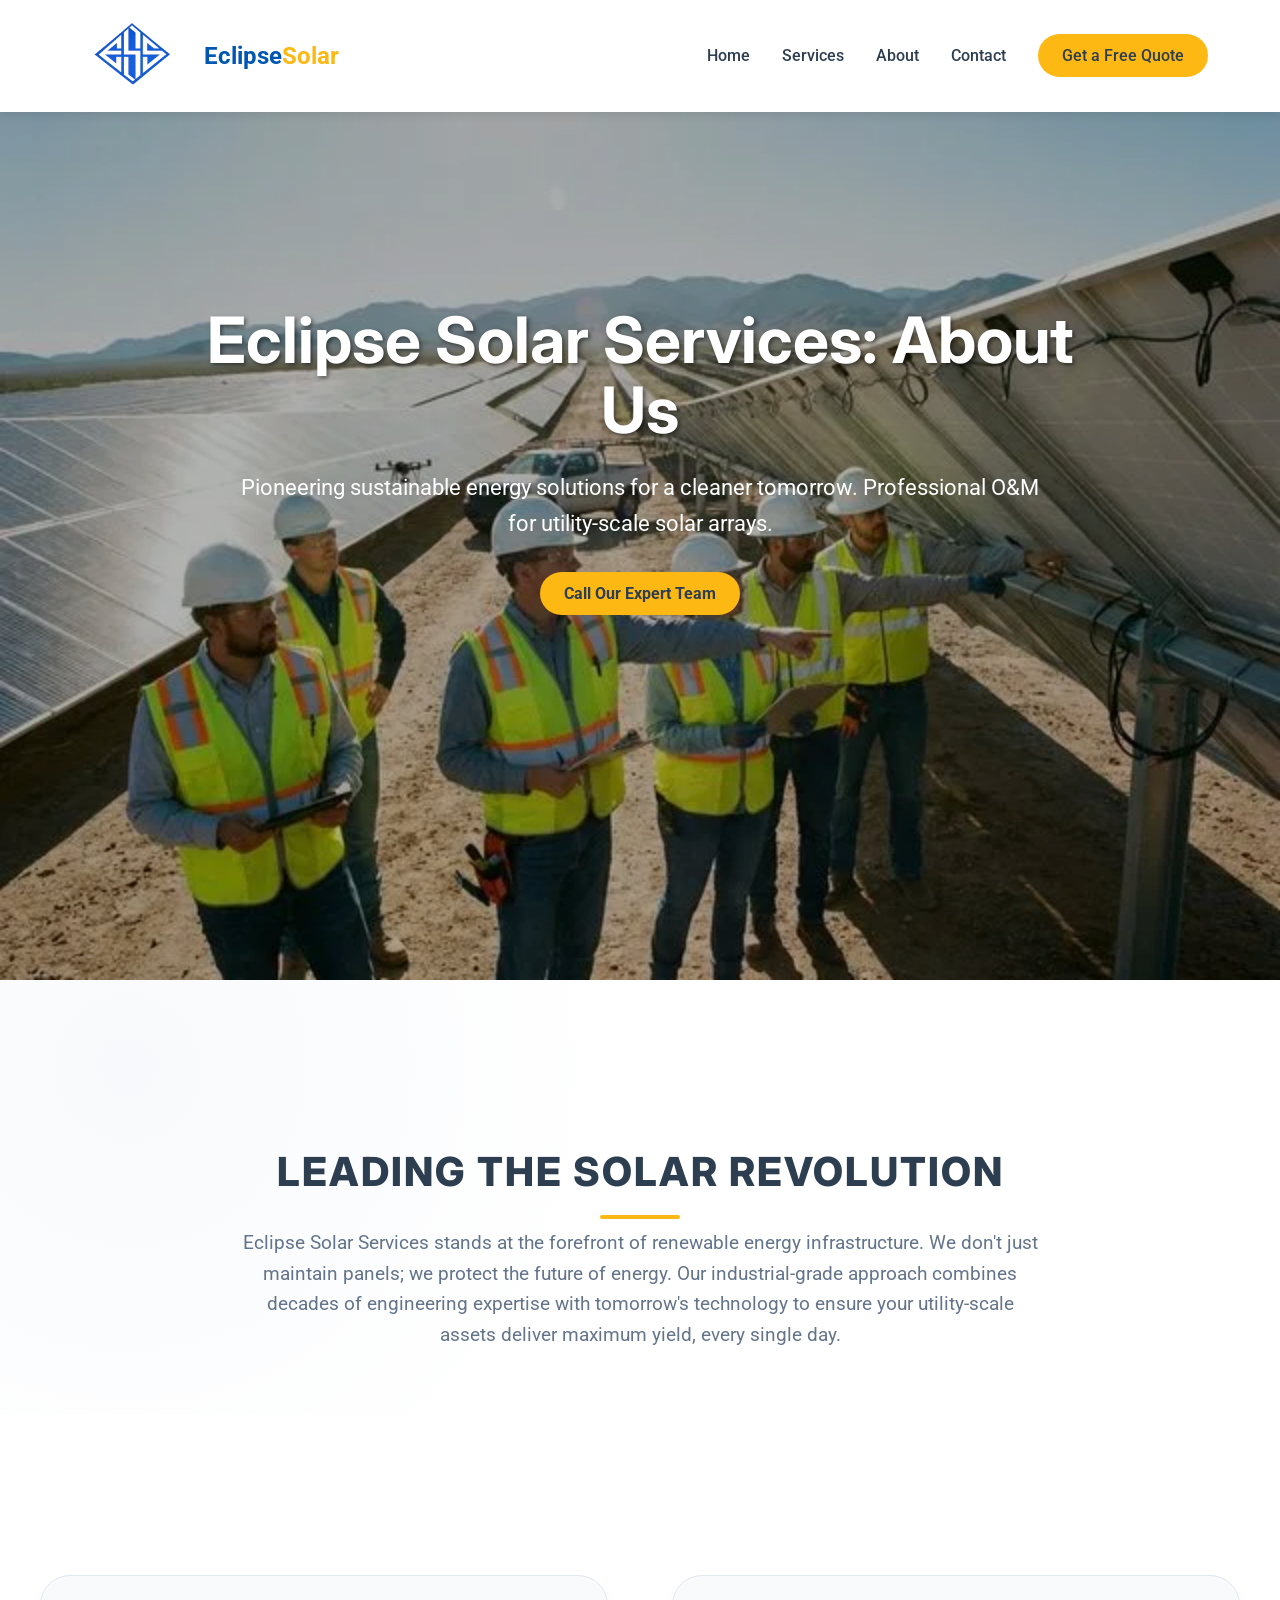
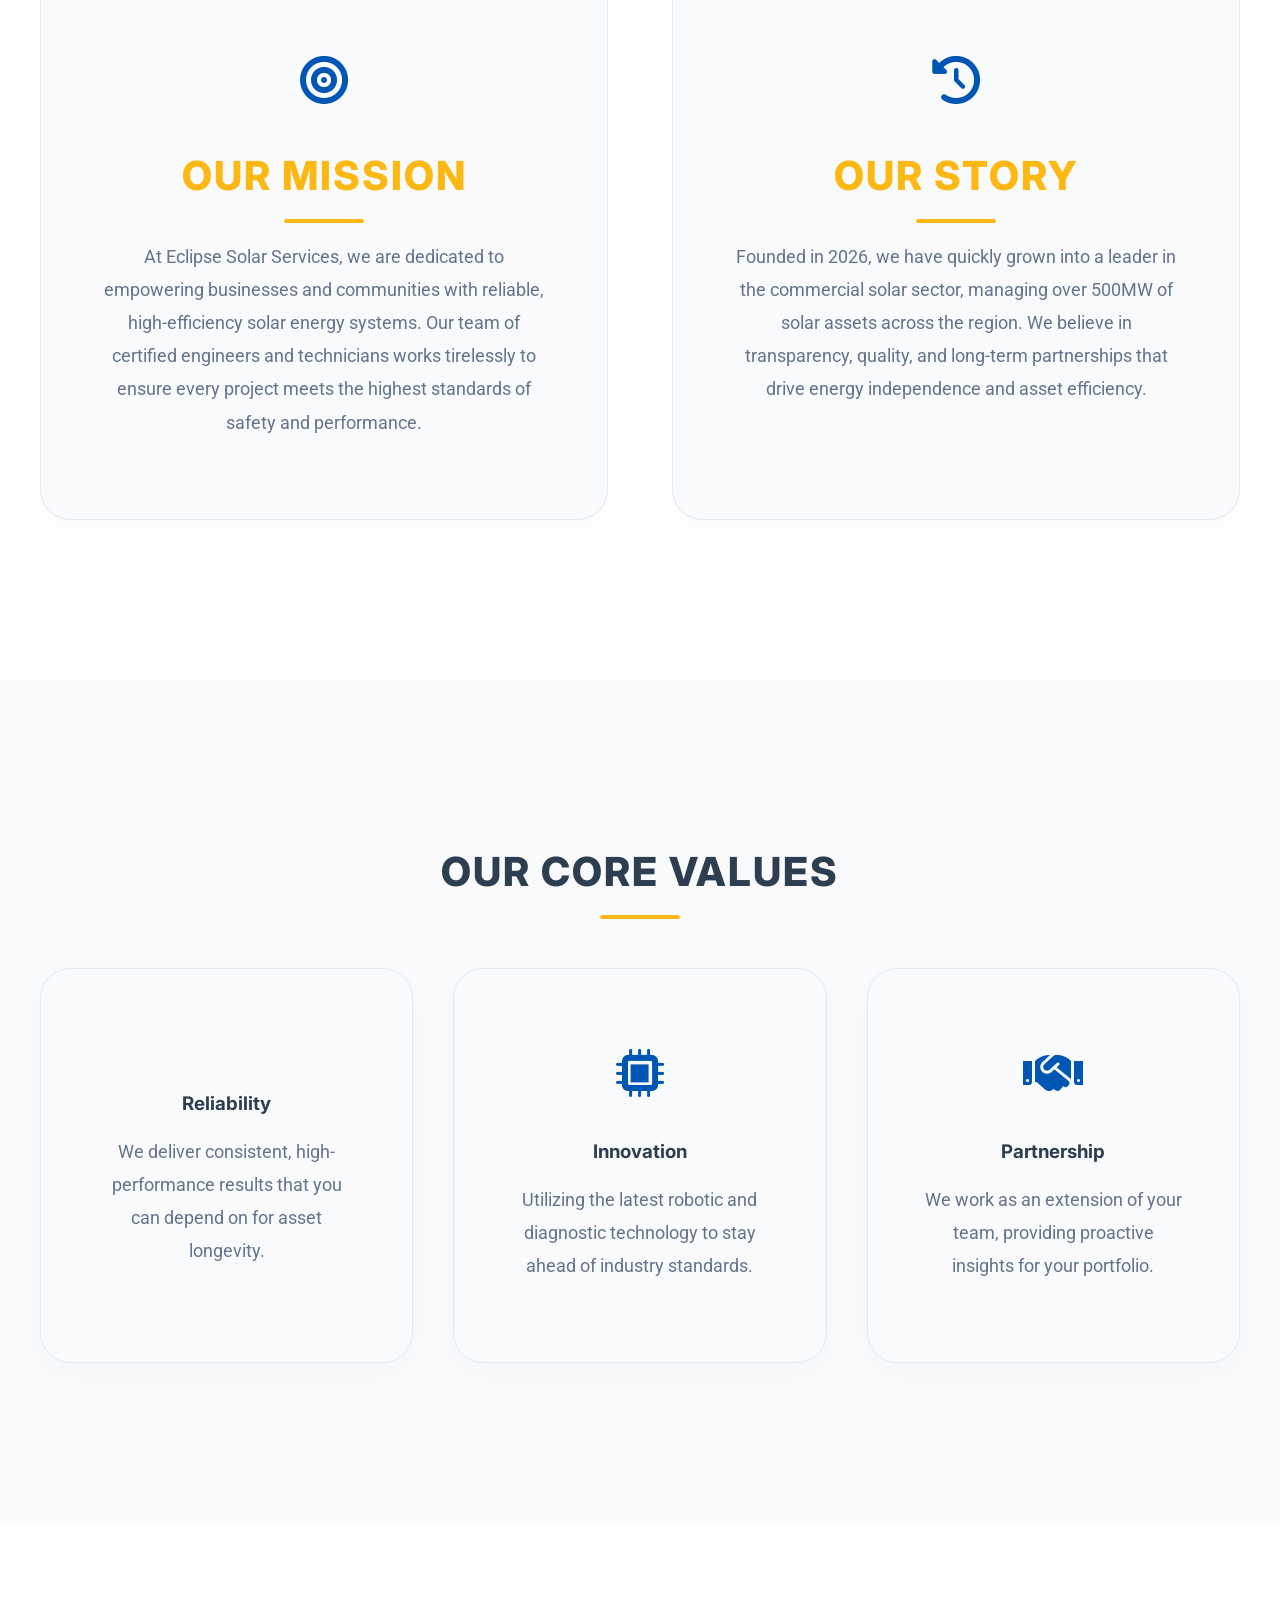
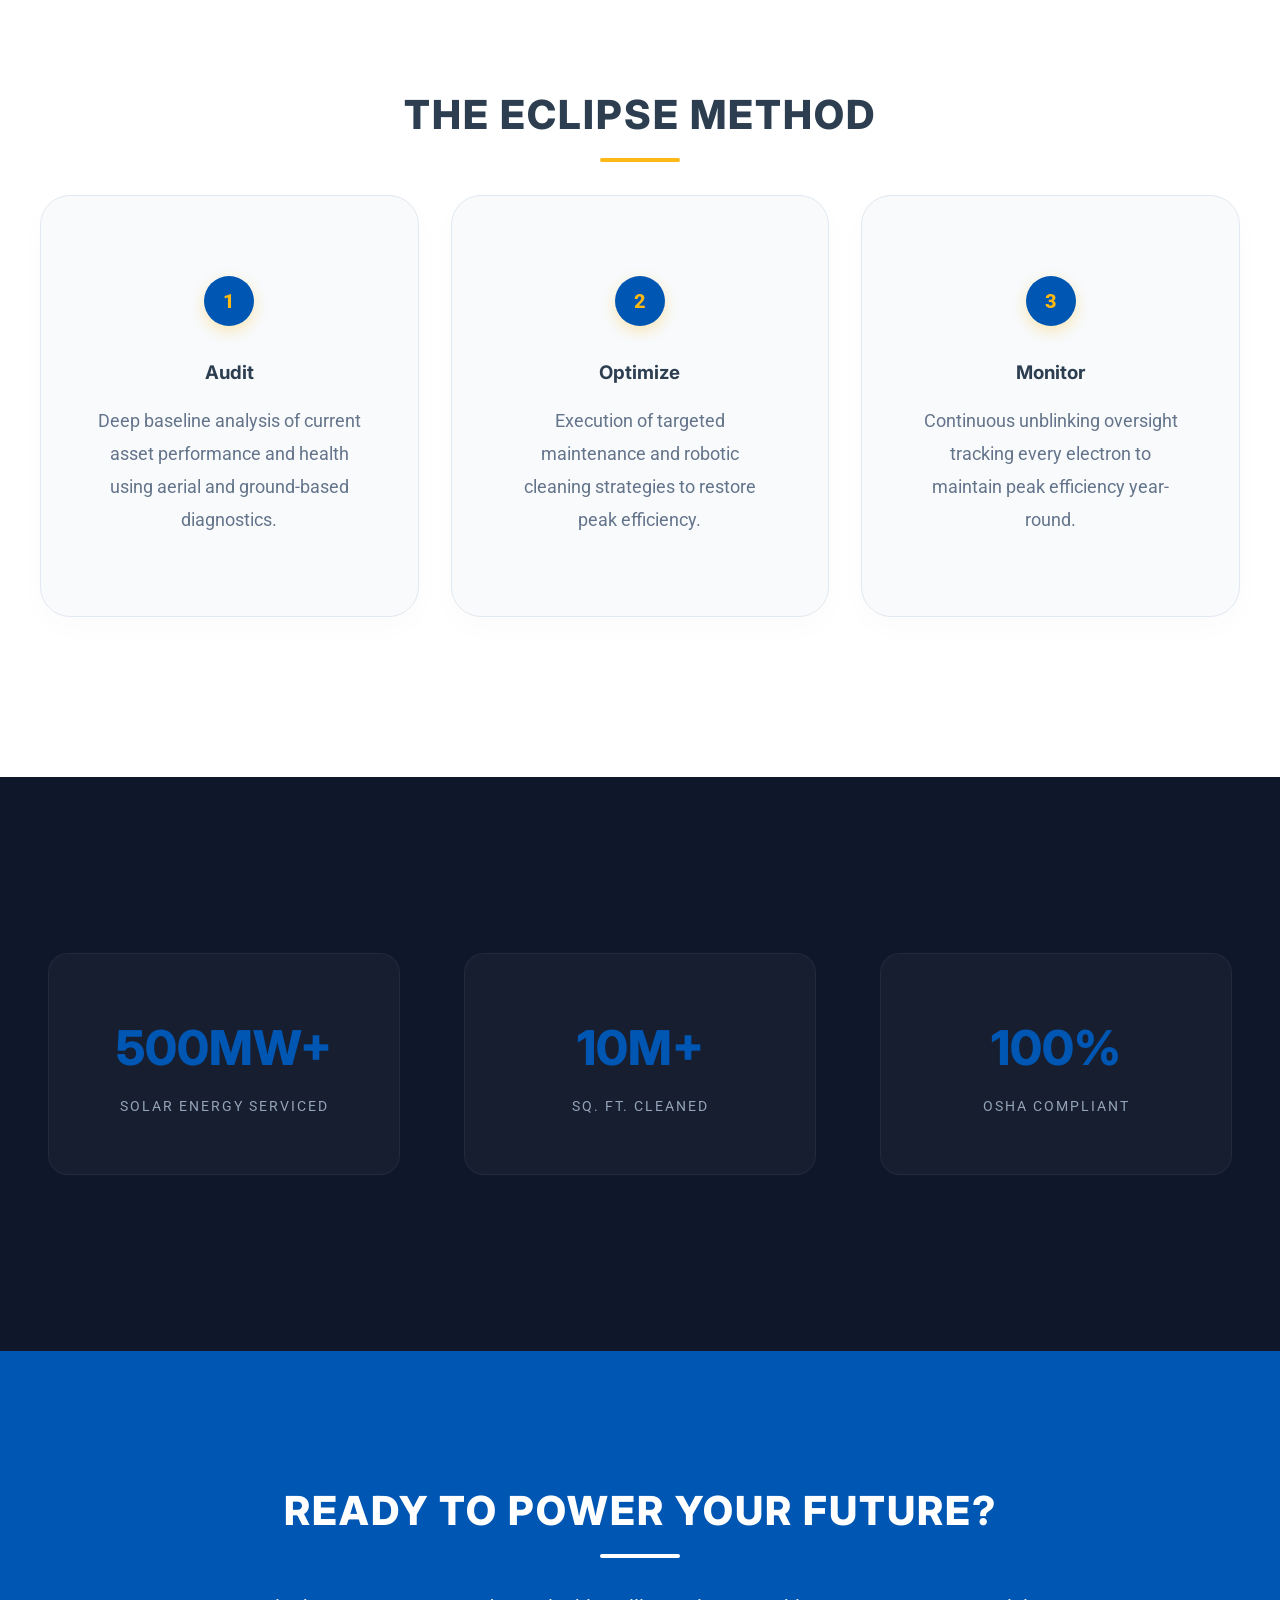
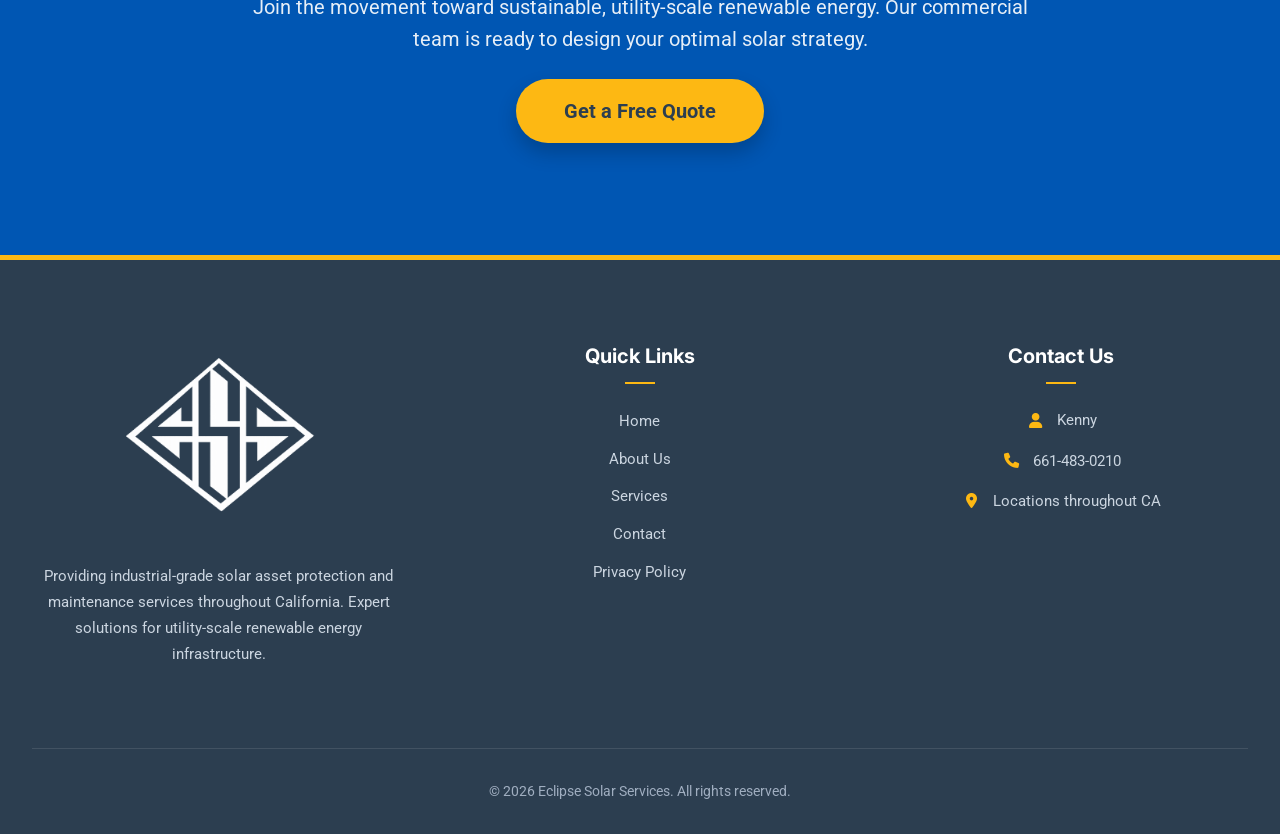
==== about.html @ d541c457 "Finalize Eclipse Solar Services: Image-enhanced popup, enlarged header logo, mobile responsiveness f" ====
<!DOCTYPE html>
<html lang="en">

<head>
    <meta charset="UTF-8">
    <meta name="viewport" content="width=device-width, initial-scale=1.0">
    <title>Eclipse Solar Services | Power Your Future</title>
    <link rel="icon" type="image/x-icon" href="assets/img/favicon.ico">
    <meta name="description"
        content="Professional solar panel installation and renewable energy solutions. Save money and the planet with Eclipse Solar Services.">
    <!-- Google Fonts -->
    <link rel="preconnect" href="https://fonts.googleapis.com">
    <link rel="preconnect" href="https://fonts.gstatic.com" crossorigin>
    <link href="https://fonts.googleapis.com/css2?family=Inter:wght@400;700&family=Roboto:wght@400;500&display=swap"
        rel="stylesheet">
    <!-- Main CSS -->
    <link rel="stylesheet" href="assets/css/style.css">
    <!-- Font Awesome (for icons) -->
    <link rel="stylesheet" href="https://cdnjs.cloudflare.com/ajax/libs/font-awesome/6.0.0/css/all.min.css">
</head>

<body>

    <!-- Header -->
    <header>
        <nav>
            <a href="index.html" class="logo">
                <img src="assets/img/logo.webp" alt="Eclipse Solar Services Logo" class="logo-img">
                <span class="logo-text">Eclipse<span>Solar</span></span>
            </a>
            <ul class="nav-links">
                <li><a href="index.html">Home</a></li>
                <li><a href="services.html">Services</a></li>
                <li><a href="about.html">About</a></li>
                <li><a href="contact.html">Contact</a></li>
                <li><a href="tel:661-483-0210" class="btn-cta">Get a Free Quote</a></li>
            </ul>
            <div class="menu-toggle" id="mobile-menu">
                <i class="fas fa-bars"></i>
            </div>
        </nav>
    </header>

    <!-- Hero Section -->
    <section class="hero hero-about">
        <div class="hero-content">
            <h1>Eclipse Solar Services: About Us</h1>
            <p>Pioneering sustainable energy solutions for a cleaner tomorrow. Professional O&M for utility-scale solar
                arrays.</p>
            <a href="tel:661-483-0210" class="btn-cta">Call Our Expert Team</a>
        </div>
    </section>

    <!-- Normal Intro Section -->
    <section class="info-section" style="background-color: var(--white); padding-bottom: 0;">
        <div class="container">
            <h2 class="text-center">Leading the Solar Revolution</h2>
            <p class="text-center">Eclipse Solar Services stands at the forefront of renewable energy infrastructure.
                We don't just maintain panels; we protect the future of energy. Our industrial-grade approach
                combines decades of engineering expertise with tomorrow's technology to ensure your
                utility-scale assets deliver maximum yield, every single day.</p>
        </div>
    </section>

    <!-- Mission & Story Section -->
    <section class="about-mission-section">
        <div class="container">
            <div class="about-grid">
                <div class="about-card">
                    <i class="fas fa-bullseye"></i>
                    <h2>Our Mission</h2>
                    <p>At Eclipse Solar Services, we are dedicated to empowering businesses and communities with
                        reliable, high-efficiency solar energy systems. Our team of certified engineers and technicians
                        works tirelessly to ensure every project meets the highest standards of safety and performance.
                    </p>
                </div>
                <div class="about-card">
                    <i class="fas fa-history"></i>
                    <h2>Our Story</h2>
                    <p>Founded in 2026, we have quickly grown into a leader in the commercial solar sector, managing
                        over 500MW of solar assets across the region. We believe in transparency, quality, and long-term
                        partnerships that drive energy independence and asset efficiency.</p>
                </div>
            </div>
        </div>
    </section>

    <!-- Core Values -->
    <section class="about-mission-section" style="background-color: #f8fafc;">
        <div class="container">
            <h2 class="text-center">Our Core Values</h2>
            <div class="service-benefits-grid">
                <div class="about-card">
                    <i class="fas fa-shield-halved"></i>
                    <h3>Reliability</h3>
                    <p>We deliver consistent, high-performance results that you can depend on for asset longevity.</p>
                </div>
                <div class="about-card">
                    <i class="fas fa-microchip"></i>
                    <h3>Innovation</h3>
                    <p>Utilizing the latest robotic and diagnostic technology to stay ahead of industry standards.</p>
                </div>
                <div class="about-card">
                    <i class="fas fa-handshake"></i>
                    <h3>Partnership</h3>
                    <p>We work as an extension of your team, providing proactive insights for your portfolio.</p>
                </div>
            </div>
        </div>
    </section>

    <!-- Our Process Section -->
    <section class="about-mission-section">
        <div class="container">
            <h2 class="text-center">The Eclipse Method</h2>
            <div class="features-grid">
                <div class="about-card">
                    <div class="step-number">1</div>
                    <h3>Audit</h3>
                    <p>Deep baseline analysis of current asset performance and health using aerial and ground-based
                        diagnostics.</p>
                </div>
                <div class="about-card">
                    <div class="step-number">2</div>
                    <h3>Optimize</h3>
                    <p>Execution of targeted maintenance and robotic cleaning strategies to restore peak efficiency.</p>
                </div>
                <div class="about-card">
                    <div class="step-number">3</div>
                    <h3>Monitor</h3>
                    <p>Continuous unblinking oversight tracking every electron to maintain peak efficiency year-round.
                    </p>
                </div>
            </div>
        </div>
    </section>

    <!-- Stats Bar -->
    <section class="stats-bar">
        <div class="stat-item">
            <span class="stat-number">500MW+</span>
            <span class="stat-label">Solar Energy Serviced</span>
        </div>
        <div class="stat-item">
            <span class="stat-number">10M+</span>
            <span class="stat-label">Sq. Ft. Cleaned</span>
        </div>
        <div class="stat-item">
            <span class="stat-number">100%</span>
            <span class="stat-label">OSHA Compliant</span>
        </div>
    </section>
    <!-- CTA Section -->
    <section class="cta-section">
        <div class="container">
            <h2>Ready to Power Your Future?</h2>
            <p>Join the movement toward sustainable, utility-scale renewable energy. Our commercial team is ready to
                design your optimal solar strategy.</p>
            <a href="tel:661-483-0210" class="btn-cta">Get a Free Quote</a>
        </div>
    </section>

    <!-- Footer -->
    <footer id="contact">
        <div class="footer-container">
            <div class="footer-column footer-about">
                <div class="footer-logo">
                    <img src="assets/img/logo.webp" alt="Eclipse Solar Services Logo" class="logo-img">
                </div>
                <p>Providing industrial-grade solar asset protection and maintenance services throughout California.
                    Expert solutions for utility-scale renewable energy infrastructure.</p>
            </div>
            <div class="footer-column footer-links">
                <h4>Quick Links</h4>
                <ul>
                    <li><a href="index.html">Home</a></li>
                    <li><a href="about.html">About Us</a></li>
                    <li><a href="services.html">Services</a></li>
                    <li><a href="contact.html">Contact</a></li>
                    <li><a href="privacy.html">Privacy Policy</a></li>
                </ul>
            </div>
            <div class="footer-column footer-contact">
                <h4>Contact Us</h4>
                <p><i class="fas fa-user"></i> Kenny</p>
                <p><i class="fas fa-phone"></i> <a href="tel:6614830210"
                        style="color: inherit; text-decoration: none;">661-483-0210</a></p>
                <p><i class="fas fa-map-marker-alt"></i> Locations throughout CA</p>
            </div>
        </div>
        <div class="footer-bottom">
            <p>&copy; 2026 Eclipse Solar Services. All rights reserved.</p>
        </div>
    </footer>

    <script src="assets/js/main.js"></script>
</body>

</html>
---- assets/css/style.css ----
/* Eclipse Solar Services - Pro Theme */
:root {
    --primary-color: #0056b3;
    /* Deep Sky Blue */
    --secondary-color: #fdb813;
    /* Sun Yellow */
    --accent-color: #2c3e50;
    /* Dark Slate */
    --text-color: #333;
    --light-bg: #f4f7f6;
    --white: #ffffff;
    --font-heading: 'Inter', sans-serif;
    --font-body: 'Roboto', sans-serif;
}

* {
    box-sizing: border-box;
    margin: 0;
    padding: 0;
}

body {
    font-family: var(--font-body);
    line-height: 1.6;
    color: var(--text-color);
    background-color: var(--light-bg);
}

h1,
h3,
h4,
h5,
h6 {
    font-family: var(--font-heading);
    color: var(--accent-color);
    margin-bottom: 1rem;
}

h2 {
    font-family: var(--font-heading);
    color: var(--accent-color);
    font-size: 2.5rem;
    font-weight: 800;
    text-transform: uppercase;
    letter-spacing: 2px;
    margin-bottom: 3rem;
    position: relative;
    display: block;
    text-align: center;
}

h2::after {
    content: '';
    position: absolute;
    bottom: -15px;
    left: 50%;
    transform: translateX(-50%);
    width: 80px;
    height: 4px;
    background-color: var(--secondary-color);
    border-radius: 2px;
}

.text-center {
    text-align: center !important;
}

section p.section-subtitle,
.container>p.text-center {
    max-width: 800px;
    margin: -1.5rem auto 4rem;
    font-size: 1.2rem;
    color: #64748b;
}

/* Header & Nav */
header {
    background-color: var(--white);
    box-shadow: 0 2px 10px rgba(0, 0, 0, 0.1);
    position: fixed;
    top: 0;
    left: 0;
    width: 100%;
    z-index: 1000;
}

nav {
    display: flex;
    justify-content: space-between;
    align-items: center;
    max-width: 1200px;
    margin: 0 auto;
    padding: 1rem 2rem;
}

.logo {
    text-decoration: none;
    display: flex;
    align-items: center;
    gap: 0.75rem;
}

.logo-img {
    height: 80px;
    width: auto;
    object-fit: contain;
}

.logo-text {
    font-size: 1.5rem;
    font-weight: 700;
    color: var(--primary-color);
}

.logo-text span {
    color: var(--secondary-color);
}

.footer-logo {
    margin-bottom: 1.5rem;
}

.footer-logo .logo-img {
    height: 200px;
    filter: brightness(0) invert(1);
    /* Make it white in the footer */
    display: block;
    margin: 0 auto;
}

.nav-links {
    list-style: none;
    display: flex;
    gap: 2rem;
}

.nav-links li a {
    text-decoration: none;
    color: var(--accent-color);
    font-weight: 500;
    transition: color 0.3s ease;
}

.nav-links li a:hover {
    color: var(--primary-color);
}

.menu-toggle {
    display: none;
    font-size: 1.5rem;
    cursor: pointer;
    color: var(--primary-color);
}

/* Mobile Responsive Header */
@media (max-width: 768px) {
    .nav-links {
        display: none;
        flex-direction: column;
        position: absolute;
        top: 100%;
        left: 0;
        width: 100%;
        background-color: var(--white);
        padding: 2rem;
        box-shadow: 0 10px 15px rgba(0, 0, 0, 0.1);
        z-index: 999;
        gap: 1.5rem;
        text-align: center;
    }

    .nav-links.active {
        display: flex;
    }

    .menu-toggle {
        display: block;
    }

    .logo-text {
        font-size: 1.25rem;
    }

    .btn-cta {
        margin-top: 1rem;
    }
}

.btn-cta {
    background-color: var(--secondary-color);
    color: var(--accent-color);
    padding: 0.75rem 1.5rem;
    border-radius: 50px;
    text-decoration: none;
    font-weight: 700;
    transition: transform 0.3s, box-shadow 0.3s;
}

.btn-cta:hover {
    transform: translateY(-2px);
    box-shadow: 0 4px 15px rgba(253, 184, 19, 0.3);
}

/* Hero Section */
.hero {
    height: 100vh;
    min-height: 600px;
    background-image: linear-gradient(rgba(0, 0, 0, 0.3), rgba(0, 0, 0, 0.3)), url('../img/ground_mount_solar_hero.webp');
    background-size: cover;
    background-position: center;
    display: flex;
    align-items: flex-start;
    justify-content: center;
    text-align: center;
    color: var(--white);
    position: relative;
    padding: 25vh 1rem 2rem;
    margin-top: 80px;
}

.hero-about {
    background-image: linear-gradient(rgba(0, 0, 0, 0.3), rgba(0, 0, 0, 0.3)), url('../img/about_us_hero.webp');
}

.hero-services {
    background-image: linear-gradient(rgba(0, 0, 0, 0.3), rgba(0, 0, 0, 0.3)), url('../img/services_hero.webp');
}

.hero-contact {
    background-image: linear-gradient(rgba(0, 0, 0, 0.3), rgba(0, 0, 0, 0.3)), url('../img/contact_us_hero.webp');
}

.hero-content {
    max-width: 900px;
    width: 100%;
}

.hero-content h1 {
    font-size: clamp(2.5rem, 5vw, 4rem);
    color: var(--white);
    margin-bottom: 1.5rem;
    text-shadow: 2px 2px 4px rgba(0, 0, 0, 0.5);
    line-height: 1.1;
}

.hero-content p {
    font-size: clamp(1.1rem, 2vw, 1.4rem);
    margin-bottom: 2.5rem;
    max-width: 800px;
    margin-left: auto;
    margin-right: auto;
    font-weight: 400;
}

/* Features Section */
.features {
    padding: 5rem 2rem;
    background-color: var(--white);
    text-align: center;
}

.features-grid {
    display: grid;
    grid-template-columns: repeat(auto-fit, minmax(300px, 1fr));
    gap: 2rem;
    max-width: 1200px;
    margin: 3rem auto 0;
}

.feature-card {
    padding: 3.5rem 2.5rem;
    border-radius: 20px;
    background: var(--white);
    transition: all 0.4s cubic-bezier(0.165, 0.84, 0.44, 1);
    border: 1px solid rgba(0, 74, 153, 0.05);
    text-align: center;
    display: flex;
    flex-direction: column;
    align-items: center;
    box-shadow: 0 4px 6px rgba(0, 0, 0, 0.02);
}

.feature-card:hover {
    transform: translateY(-12px);
    box-shadow: 0 30px 60px rgba(0, 74, 153, 0.08);
    border-color: var(--primary-color);
}

.feature-icon-wrapper {
    width: 80px;
    height: 80px;
    background: var(--white);
    border-radius: 50%;
    display: flex;
    align-items: center;
    justify-content: center;
    margin-bottom: 2rem;
    box-shadow: 0 4px 10px rgba(0, 0, 0, 0.05);
}

.feature-icon {
    font-size: 2.5rem;
    color: var(--primary-color);
}

/* Footer */
footer {
    background-color: var(--accent-color);
    color: var(--white);
    padding: 5rem 2rem 2rem;
}

.footer-container {
    max-width: 1200px;
    margin: 0 auto;
    display: grid;
    grid-template-columns: repeat(auto-fit, minmax(280px, 1fr));
    gap: 4rem;
    text-align: center;
}

.footer-column h4 {
    color: var(--white);
    font-size: 1.25rem;
    margin-bottom: 1.5rem;
    position: relative;
    padding-bottom: 0.75rem;
    text-align: center;
}

.footer-column h4::after {
    content: '';
    position: absolute;
    bottom: 0;
    left: 50%;
    transform: translateX(-50%);
    width: 30px;
    height: 2px;
    background-color: var(--secondary-color);
}

.footer-about p {
    color: #cbd5e0;
    font-size: 0.95rem;
    line-height: 1.7;
}

.footer-links ul {
    list-style: none;
    padding: 0;
}

.footer-links ul li {
    margin-bottom: 0.75rem;
}

.footer-links ul li a {
    color: #cbd5e0;
    text-decoration: none;
    transition: color 0.3s ease;
    font-size: 0.95rem;
}

.footer-links ul li a:hover {
    color: var(--secondary-color);
}

.footer-contact p {
    display: flex;
    justify-content: center;
    align-items: center;
    gap: 0.75rem;
    color: #cbd5e0;
    margin-bottom: 1rem;
    font-size: 0.95rem;
}

.footer-contact i {
    color: var(--secondary-color);
    width: 20px;
}

.footer-bottom {
    margin-top: 5rem;
    padding-top: 2rem;
    border-top: 1px solid rgba(255, 255, 255, 0.1);
    text-align: center;
    font-size: 0.85rem;
    color: #a0aec0;
}

/* Trust Signals / Stats Bar */
.stats-bar {
    background-color: var(--accent-color);
    color: var(--white);
    padding: 3rem 2rem;
    display: flex;
    justify-content: space-around;
    flex-wrap: wrap;
    text-align: center;
}

.stat-item {
    margin: 1rem;
}

.stat-number {
    display: block;
    font-size: 2.5rem;
    font-weight: 700;
    color: var(--secondary-color);
}

.stat-label {
    font-size: 1rem;
    text-transform: uppercase;
    letter-spacing: 1px;
}

/* Why Us Section */
.why-us {
    padding: 5rem 2rem;
    background-color: var(--white);
    text-align: center;
}

.why-us-content {
    max-width: 800px;
    margin: 0 auto;
}

.why-us p {
    font-size: 1.1rem;
    margin-bottom: 2rem;
    color: #555;
}

/* Process Section */
.process {
    padding: 5rem 2rem;
    background-color: var(--light-bg);
    text-align: center;
}

.process-steps {
    display: flex;
    justify-content: center;
    gap: 2rem;
    flex-wrap: wrap;
    margin-top: 3rem;
}

.step-card {
    background: var(--white);
    padding: 2rem;
    border-radius: 8px;
    box-shadow: 0 4px 6px rgba(0, 0, 0, 0.05);
    max-width: 300px;
    flex: 1;
    position: relative;
}

.step-number {
    background-color: var(--secondary-color);
    color: var(--accent-color);
    width: 40px;
    height: 40px;
    border-radius: 50%;
    display: flex;
    align-items: center;
    justify-content: center;
    font-weight: 700;
    margin: 0 auto 1rem;
    font-size: 1.2rem;
}

/* Partners / Clients */
.partners {
    padding: 4rem 2rem;
    background-color: var(--white);
    text-align: center;
}

.partners-logos {
    display: flex;
    justify-content: center;
    gap: 3rem;
    flex-wrap: wrap;
    opacity: 0.6;
    margin-top: 2rem;
    font-weight: 700;
    font-size: 1.5rem;
    color: #888;
    align-items: center;
}

.partner-logo {
    /* Placeholder style until we have images */
    border: 2px dashed #ccc;
    padding: 1rem 2rem;
    border-radius: 4px;
}

/* Testimonials Section */
.testimonials {
    padding: 6rem 2rem;
    background: linear-gradient(180deg, var(--white) 0%, var(--light-bg) 100%);
    text-align: center;
}

/* .section-title inherited from global h2 */

.section-subtitle {
    color: #666;
    margin-bottom: 3.5rem;
    font-size: 1.1rem;
}

.testimonials-grid {
    display: grid;
    grid-template-columns: repeat(auto-fit, minmax(320px, 1fr));
    gap: 2.5rem;
    max-width: 1200px;
    margin: 0 auto;
}

.testimonial-card {
    background: var(--white);
    padding: 3rem 2.5rem;
    border-radius: 16px;
    box-shadow: 0 10px 30px rgba(0, 0, 0, 0.05);
    transition: all 0.4s cubic-bezier(0.175, 0.885, 0.32, 1.275);
    display: flex;
    flex-direction: column;
    text-align: left;
    position: relative;
    border: 1px solid rgba(0, 0, 0, 0.03);
}

.testimonial-card:hover {
    transform: translateY(-12px);
    box-shadow: 0 20px 40px rgba(0, 86, 179, 0.1);
    border-color: var(--primary-color);
}

.stars {
    color: var(--secondary-color);
    font-size: 1.25rem;
    margin-bottom: 1.5rem;
    letter-spacing: 2px;
}

.quote {
    font-size: 1.125rem;
    color: var(--accent-color);
    line-height: 1.8;
    margin-bottom: 2rem;
    position: relative;
    z-index: 1;
}

.testimonial-card::after {
    content: '“';
    position: absolute;
    top: 2rem;
    right: 2rem;
    font-size: 5rem;
    color: var(--primary-color);
    opacity: 0.05;
    font-family: serif;
    line-height: 1;
}

.author {
    margin-top: auto;
    display: flex;
    align-items: center;
    gap: 1rem;
}

.author-info {
    display: flex;
    flex-direction: column;
}

.name {
    font-weight: 700;
    color: var(--accent-color);
    font-size: 1.1rem;
}

.title {
    font-size: 0.875rem;
    color: #777;
    margin-top: 0.1rem;
}

/* Global / Shared Styles */
.container {
    max-width: 1200px;
    margin: 0 auto;
    width: 100%;
}

/* CTA Section */
.cta-section {
    padding: 8rem 2rem;
    background-color: var(--primary-color);
    border-bottom: 5px solid var(--secondary-color);
    color: var(--white);
    text-align: center;
    position: relative;
    z-index: 1;
}

.cta-section h2 {
    color: var(--white);
    margin-bottom: 3rem;
}

.cta-section h2::after {
    background-color: var(--white);
}

.cta-section p {
    font-size: 1.25rem;
    max-width: 800px;
    margin: 0 auto 2.5rem;
    opacity: 0.9;
}

.cta-section .btn-cta {
    font-size: 1.25rem;
    padding: 1.25rem 3rem;
    box-shadow: 0 10px 20px rgba(0, 0, 0, 0.2);
}

.cta-section .btn-cta:hover {
    transform: translateY(-3px) scale(1.05);
}

@media (max-width: 768px) {
    .cta-section {
        padding: 4rem 1.5rem;
    }

    .cta-section h2 {
        font-size: 2.25rem;
    }

    .cta-section p {
        font-size: 1.1rem;
    }
}

/* Service Hero Backgrounds */
.hero-cleaning {
    background-image: linear-gradient(rgba(0, 0, 0, 0.5), rgba(0, 0, 0, 0.5)), url('../img/hero_robotic_cleaning.webp');
    background-size: cover;
    background-position: center;
}

.hero-bess {
    background-image: linear-gradient(rgba(0, 0, 0, 0.5), rgba(0, 0, 0, 0.5)), url('../img/hero_bess_storage.webp');
    background-size: cover;
    background-position: center;
}

.hero-audits {
    background-image: linear-gradient(rgba(0, 0, 0, 0.5), rgba(0, 0, 0, 0.5)), url('../img/hero_solar_audit.webp');
    background-size: cover;
    background-position: center;
}

.hero-maintenance {
    background-image: linear-gradient(rgba(0, 0, 0, 0.5), rgba(0, 0, 0, 0.5)), url('../img/hero_solar_maintenance.webp');
    background-size: cover;
    background-position: center;
}

.hero-monitoring {
    background-image: linear-gradient(rgba(0, 0, 0, 0.5), rgba(0, 0, 0, 0.5)), url('../img/hero_solar_monitoring.webp');
    background-size: cover;
    background-position: center;
}

.hero-vegetation {
    background-image: linear-gradient(rgba(0, 0, 0, 0.5), rgba(0, 0, 0, 0.5)), url('../img/hero_solar_vegetation.webp');
    background-size: cover;
    background-position: center;
}

/* Service Detail Layout */
.service-detail-section {
    padding: 100px 0;
    background-color: var(--light-bg);
}

.service-benefits-grid {
    display: grid;
    grid-template-columns: repeat(auto-fit, minmax(300px, 1fr));
    gap: 2.5rem;
    margin-top: 4rem;
}

.benefit-card {
    background: var(--white);
    padding: 3rem;
    border-radius: 12px;
    border: 1px solid rgba(0, 0, 0, 0.05);
    box-shadow: 0 4px 6px rgba(0, 0, 0, 0.02);
    transition: all 0.3s ease;
    text-align: left;
}

.benefit-card:hover {
    transform: translateY(-10px);
    box-shadow: 0 20px 40px rgba(0, 0, 0, 0.08);
    border-color: var(--primary-color);
}

.benefit-card i {
    font-size: 2.5rem;
    color: var(--primary-color);
    margin-bottom: 1.5rem;
}

.benefit-card h3 {
    font-size: 1.5rem;
    margin-bottom: 1rem;
    color: var(--secondary-color);
}

.benefit-card p {
    color: #666;
    line-height: 1.7;
}

/* Related Services Section */
.related-services {
    padding: 80px 0;
    background-color: var(--white);
    text-align: center;
}

.related-services-grid {
    display: grid;
    grid-template-columns: repeat(auto-fit, minmax(200px, 1fr));
    gap: 2rem;
    margin-top: 3rem;
    padding: 0 2rem;
}

.related-service-card {
    padding: 2.5rem 1.5rem;
    background: var(--light-bg);
    border-radius: 12px;
    text-decoration: none;
    transition: all 0.3s ease;
    border: 1px solid rgba(0, 0, 0, 0.05);
    display: flex;
    flex-direction: column;
    align-items: center;
    gap: 1rem;
}

.related-service-card:hover {
    background: var(--white);
    box-shadow: 0 15px 30px rgba(0, 0, 0, 0.08);
    border-color: var(--primary-color);
    transform: translateY(-5px);
}

.related-service-card i {
    font-size: 2rem;
    color: var(--primary-color);
}

.related-service-card h4 {
    font-size: 1.1rem;
    color: var(--secondary-color);
    font-weight: 700;
}

/* Report & Analytics Dashboard */
.report-section {
    padding: 8rem 2rem;
    background-color: var(--white);
    text-align: center;
}

.report-dashboard {
    background: #1a1a1a;
    border-radius: 16px;
    padding: 2.5rem;
    color: var(--white);
    max-width: 1100px;
    margin: 4rem auto 0;
    box-shadow: 0 30px 60px rgba(0, 0, 0, 0.4);
    border: 1px solid #333;
    text-align: left;
}

.dashboard-header {
    display: flex;
    justify-content: space-between;
    align-items: center;
    border-bottom: 1px solid #333;
    padding-bottom: 1.5rem;
    margin-bottom: 2rem;
}

.site-info {
    display: flex;
    align-items: center;
    gap: 1rem;
}

.site-name {
    font-family: var(--font-heading);
    font-weight: 700;
    color: var(--secondary-color);
    letter-spacing: 1px;
}

.site-status {
    font-size: 0.8rem;
    color: #4CAF50;
    font-weight: 700;
    display: flex;
    align-items: center;
}

.status-pulse {
    display: inline-block;
    width: 8px;
    height: 8px;
    background: #4CAF50;
    border-radius: 50%;
    margin-right: 8px;
    animation: pulse 1.5s infinite;
}

@keyframes pulse {
    0% {
        transform: scale(0.95);
        opacity: 0.7;
    }

    50% {
        transform: scale(1.1);
        opacity: 1;
    }

    100% {
        transform: scale(0.95);
        opacity: 0.7;
    }
}

.report-timestamp {
    font-size: 0.85rem;
    color: #666;
}

.metrics-grid {
    display: grid;
    grid-template-columns: repeat(auto-fit, minmax(200px, 1fr));
    gap: 1.5rem;
    margin-bottom: 2.5rem;
}

.metric-card {
    background: #252525;
    padding: 1.5rem;
    border-radius: 12px;
    border-left: 4px solid var(--primary-color);
}

.metric-card.warning {
    border-left-color: #ff9800;
}

.metric-label {
    display: block;
    font-size: 0.75rem;
    color: #888;
    text-transform: uppercase;
    margin-bottom: 0.5rem;
    letter-spacing: 1px;
}

.metric-value {
    font-size: 2rem;
    font-weight: 800;
    font-family: var(--font-heading);
}

.metric-value span {
    font-size: 1rem;
    color: #666;
    margin-left: 3px;
}

.metric-trend {
    font-size: 0.85rem;
    margin-top: 0.5rem;
}

.metric-trend.up {
    color: #4CAF50;
}

.metric-trend.status {
    color: #aaa;
}

.dashboard-body {
    display: grid;
    grid-template-columns: 1.5fr 1fr;
    gap: 2.5rem;
}

@media (max-width: 992px) {
    .dashboard-body {
        grid-template-columns: 1fr;
    }
}

.health-map-container h3,
.generation-stats h3 {
    font-size: 0.9rem;
    margin-bottom: 1.5rem;
    color: #888;
    text-transform: uppercase;
    letter-spacing: 1px;
}

.health-map {
    display: grid;
    grid-template-columns: repeat(7, 1fr);
    gap: 10px;
    margin-bottom: 1.5rem;
}

.field-panel {
    aspect-ratio: 1.5;
    border-radius: 4px;
    transition: all 0.2s ease;
}

.field-panel.healthy {
    background: #0056b3;
    opacity: 0.4;
}

.field-panel.alert {
    background: var(--secondary-color);
    box-shadow: 0 0 15px rgba(253, 184, 19, 0.3);
    cursor: pointer;
    position: relative;
}

.field-panel.alert:hover {
    transform: translateY(-2px);
    opacity: 1;
}

.map-legend {
    display: flex;
    gap: 2rem;
    font-size: 0.85rem;
    color: #666;
}

.legend-item {
    display: flex;
    align-items: center;
    gap: 8px;
}

.legend-item .box {
    width: 12px;
    height: 12px;
    border-radius: 2px;
}

.legend-item .box.healthy {
    background: #0056b3;
    opacity: 0.4;
}

.legend-item .box.alert {
    background: var(--secondary-color);
}

.stats-viz {
    display: flex;
    align-items: flex-end;
    gap: 8px;
    height: 160px;
    background: #252525;
    padding: 20px;
    border-radius: 12px;
}

.stat-bar {
    flex: 1;
    background: #333;
    border-radius: 4px;
}

.stat-bar.highlight {
    background: var(--primary-color);
}

.stats-info {
    margin-top: 1rem;
    font-size: 0.85rem;
    color: #555;
    text-align: center;
}

/* Technical & Compliance Sections */
.info-section {
    padding: 10rem 2rem;
    background-color: #f8fafc;
    position: relative;
    overflow: hidden;
}

.info-section::before {
    content: "";
    position: absolute;
    top: 0;
    left: 0;
    right: 0;
    height: 100%;
    background: radial-gradient(circle at 10% 20%, rgba(0, 74, 153, 0.03) 0%, transparent 40%);
    pointer-events: none;
}

.info-grid {
    display: grid;
    grid-template-columns: repeat(auto-fit, minmax(320px, 1fr));
    gap: 3rem;
    max-width: 1200px;
    margin: 5rem auto 0;
}

.info-card {
    background: var(--white);
    padding: 3.5rem 2.5rem;
    border-radius: 20px;
    box-shadow: 0 15px 35px rgba(0, 0, 0, 0.04);
    border: 1px solid rgba(0, 0, 0, 0.05);
    transition: all 0.4s cubic-bezier(0.165, 0.84, 0.44, 1);
    position: relative;
    z-index: 1;
}

.info-card:hover {
    transform: translateY(-12px);
    box-shadow: 0 30px 60px rgba(0, 74, 153, 0.1);
    border-color: var(--primary-color);
}

.info-card i {
    font-size: 3rem;
    color: var(--primary-color);
    margin-bottom: 2rem;
    background: linear-gradient(135deg, var(--primary-color), #0066cc);
    -webkit-background-clip: text;
    background-clip: text;
    -webkit-text-fill-color: transparent;
    display: inline-block;
}

.info-card h3 {
    font-size: 1.5rem;
    margin-bottom: 1.25rem;
    color: var(--secondary-color);
    font-weight: 700;
}

.info-card p {
    color: #64748b;
    line-height: 1.8;
}

.compliance-section {
    background-color: #0f172a;
    padding: 10rem 2rem;
    position: relative;
}

.compliance-grid {
    display: grid;
    grid-template-columns: repeat(auto-fit, minmax(300px, 1fr));
    gap: 3rem;
    max-width: 1100px;
    margin: 5rem auto 0;
}

.compliance-item {
    background: rgba(255, 255, 255, 0.03);
    padding: 3.5rem 2.5rem;
    border-radius: 16px;
    border: 1px solid rgba(255, 255, 255, 0.05);
    backdrop-filter: blur(10px);
    transition: all 0.3s ease;
    text-align: left;
}

.compliance-item:hover {
    background: rgba(255, 255, 255, 0.05);
    border-color: var(--primary-color);
}

.compliance-item i {
    font-size: 2.5rem;
    color: var(--primary-color);
    margin-bottom: 1.5rem;
    text-shadow: 0 0 20px rgba(253, 184, 19, 0.2);
}

.compliance-item h3 {
    color: var(--white);
    font-size: 1.25rem;
    margin-bottom: 1rem;
    text-transform: uppercase;
    letter-spacing: 1px;
}

.compliance-item p {
    color: #94a3b8;
    font-size: 1rem;
    line-height: 1.7;
}

/* Stats Bar Redesign */
.stats-bar {
    display: flex;
    justify-content: space-around;
    padding: 10rem 2rem;
    background-color: #0f172a;
    color: var(--white);
    flex-wrap: wrap;
    gap: 2rem;
}

.stat-item {
    text-align: center;
    flex: 1;
    min-width: 200px;
    background: rgba(255, 255, 255, 0.03);
    padding: 3.5rem 1.5rem;
    border-radius: 20px;
    border: 1px solid rgba(255, 255, 255, 0.05);
    transition: all 0.3s cubic-bezier(0.165, 0.84, 0.44, 1);
    display: flex;
    flex-direction: column;
    align-items: center;
    justify-content: center;
}

.stat-item:hover {
    transform: translateY(-8px);
    background: rgba(255, 255, 255, 0.05);
    border-color: var(--primary-color);
}

.stat-number {
    font-size: 3rem;
    font-weight: 800;
    color: var(--primary-color);
    margin-bottom: 0.5rem;
    font-family: var(--font-heading);
}

.stat-label {
    font-size: 0.9rem;
    text-transform: uppercase;
    letter-spacing: 2px;
    color: #94a3b8;
}

/* Process Section Redesign */
.process {
    padding: 10rem 2rem;
    background-color: #f8fafc;
    text-align: center;
}

.process-steps {
    display: flex;
    justify-content: center;
    gap: 3rem;
    margin-top: 5rem;
    flex-wrap: wrap;
    max-width: 1200px;
    margin-left: auto;
    margin-right: auto;
}

.step-card {
    flex: 1;
    min-width: 300px;
    max-width: 380px;
    padding: 4rem 2.5rem;
    background: var(--white);
    border-radius: 24px;
    position: relative;
    transition: all 0.4s cubic-bezier(0.165, 0.84, 0.44, 1);
    border: 1px solid #e2e8f0;
    display: flex;
    flex-direction: column;
    align-items: center;
    box-shadow: 0 10px 25px rgba(0, 0, 0, 0.03);
}

.step-card:hover {
    transform: translateY(-12px);
    box-shadow: 0 30px 60px rgba(0, 74, 153, 0.08);
    border-color: var(--primary-color);
}

.step-number {
    width: 50px;
    height: 50px;
    background: var(--primary-color);
    color: var(--secondary-color);
    border-radius: 50%;
    display: flex;
    align-items: center;
    justify-content: center;
    font-weight: 800;
    font-size: 1.25rem;
    margin-bottom: 2rem;
    box-shadow: 0 5px 15px rgba(253, 184, 19, 0.3);
}

.step-card h3 {
    font-size: 1.5rem;
    margin-bottom: 1.25rem;
    color: var(--secondary-color);
}

.step-card p {
    color: #64748b;
    line-height: 1.7;
}

/* Centering Fix for Service Cards */
.info-card,
.compliance-item {
    text-align: center !important;
    display: flex !important;
    flex-direction: column !important;
    align-items: center !important;
}

.info-card h3,
.compliance-item h3 {
    width: 100%;
    text-align: center;
}

.info-card p,
.compliance-item p {
    text-align: center;
}

/* Contrast Fix for Compliance Description & Heading */
.compliance-section h2 {
    color: var(--white) !important;
}

.compliance-section p {
    color: #e2e8f0 !important;
    opacity: 1 !important;
}

/* Global Alignment for Section Intros */
.info-section h2,
.info-section>.container>p,
.compliance-section h2,
.compliance-section>.container>p,
.process-section h2,
.process-section>.container>p {
    text-align: center !important;
    margin-left: auto;
    margin-right: auto;
}

.info-section>.container>p,
.compliance-section>.container>p,
.process-section>.container>p {
    max-width: 800px;
    margin-bottom: 4rem;
}

/* About Page Mission & Story Redesign */
.about-mission-section {
    padding: 10rem 2rem;
    background-color: var(--white);
    position: relative;
}

.about-grid {
    display: grid;
    grid-template-columns: repeat(auto-fit, minmax(450px, 1fr));
    gap: 4rem;
    max-width: 1200px;
    margin: 0 auto;
}

.about-card {
    background: #f8fafc;
    padding: 5rem 3.5rem;
    border-radius: 30px;
    box-shadow: 0 10px 30px rgba(0, 0, 0, 0.02);
    border: 1px solid #e2e8f0;
    transition: all 0.4s ease;
    text-align: center;
    position: relative;
    overflow: hidden;
}

.about-card:hover {
    transform: translateY(-10px);
    box-shadow: 0 30px 60px rgba(0, 74, 153, 0.08);
    background: var(--white);
    border-color: var(--primary-color);
}

.about-card i {
    font-size: 3rem;
    color: var(--primary-color);
    margin-bottom: 2.5rem;
    display: block;
}

.about-card h2 {
    font-size: 2.5rem;
    margin-bottom: 2rem;
    color: var(--secondary-color);
    text-align: center !important;
}

.about-card p {
    font-size: 1.15rem;
    line-height: 1.8;
    color: #64748b;
    margin-bottom: 0;
}

.about-card::after {
    content: "";
    position: absolute;
    bottom: 0;
    left: 0;
    width: 100%;
    height: 5px;
    background: var(--primary-color);
    transform: scaleX(0);
    transition: transform 0.4s ease;
}

.about-card:hover::after {
    transform: scaleX(1);
}

/* Mobile Hero Optimizations */
@media (max-width: 768px) {
    .hero {
        height: 85vh !important;
        min-height: 480px;
        margin-top: 60px;
    }

    .hero-content h1 {
        font-size: 2.25rem !important;
    }

    .hero-content p {
        font-size: 1rem !important;
    }
}

/* Lead Capture Popup */
.popup-overlay {
    position: fixed;
    top: 0;
    left: 0;
    width: 100%;
    height: 100%;
    background: rgba(15, 23, 42, 0.85);
    backdrop-filter: blur(8px);
    display: none;
    justify-content: center;
    align-items: center;
    z-index: 9999;
    opacity: 0;
    transition: opacity 0.4s ease;
}

.popup-overlay.active {
    display: flex;
    opacity: 1;
}

.promo-popup {
    background: white;
    padding: 0;
    border-radius: 24px;
    max-width: 420px;
    width: 90%;
    max-height: 90vh;
    position: relative;
    text-align: center;
    box-shadow: 0 25px 50px -12px rgba(0, 0, 0, 0.5);
    transform: scale(0.9) translateY(20px);
    transition: all 0.5s cubic-bezier(0.34, 1.56, 0.64, 1);
    border: 1px solid rgba(255, 255, 255, 0.2);
    overflow-y: auto;
    overflow-x: hidden;
}

.popup-image-container {
    width: 100%;
    height: 180px;
    overflow: hidden;
    position: relative;
}

.popup-drone-img {
    width: 100%;
    height: 100%;
    object-fit: cover;
}

.popup-content-inner {
    padding: 2rem 2.5rem 3rem;
}

.popup-overlay.active .promo-popup {
    transform: scale(1) translateY(0);
}

.popup-close {
    position: absolute;
    top: 15px;
    right: 20px;
    font-size: 1.5rem;
    color: white;
    background: rgba(0, 0, 0, 0.3);
    width: 35px;
    height: 35px;
    border-radius: 50%;
    display: flex;
    align-items: center;
    justify-content: center;
    cursor: pointer;
    transition: all 0.3s ease;
    z-index: 10;
}

.popup-close:hover {
    background: var(--secondary-color);
    color: white;
}

.popup-card-icon {
    font-size: 3.5rem;
    color: var(--accent-color);
    margin-bottom: 2rem;
}

.promo-popup h2 {
    font-size: 1.75rem;
    margin-bottom: 1rem;
    color: var(--primary-color);
    text-align: center !important;
}

.promo-popup p {
    font-size: 1rem;
    color: #64748b;
    margin-bottom: 2rem;
    line-height: 1.5;
    text-align: center !important;
}

.promo-popup .btn-cta {
    width: 100%;
    padding: 1rem;
    font-size: 1.1rem;
    display: inline-block;
}

@media (max-width: 768px) {
    .promo-popup {
        padding: 3rem 2rem;
        width: 95%;
        max-height: 85vh;
        border-radius: 20px;
    }

    .popup-image-container {
        height: 140px;
    }

    .popup-content-inner {
        padding: 1.5rem 1.5rem 2.5rem;
    }

    .promo-popup h2 {
        font-size: 1.5rem;
    }

    .popup-close {
        top: 10px;
        right: 15px;
        width: 32px;
        height: 32px;
        font-size: 1.25rem;
    }
}
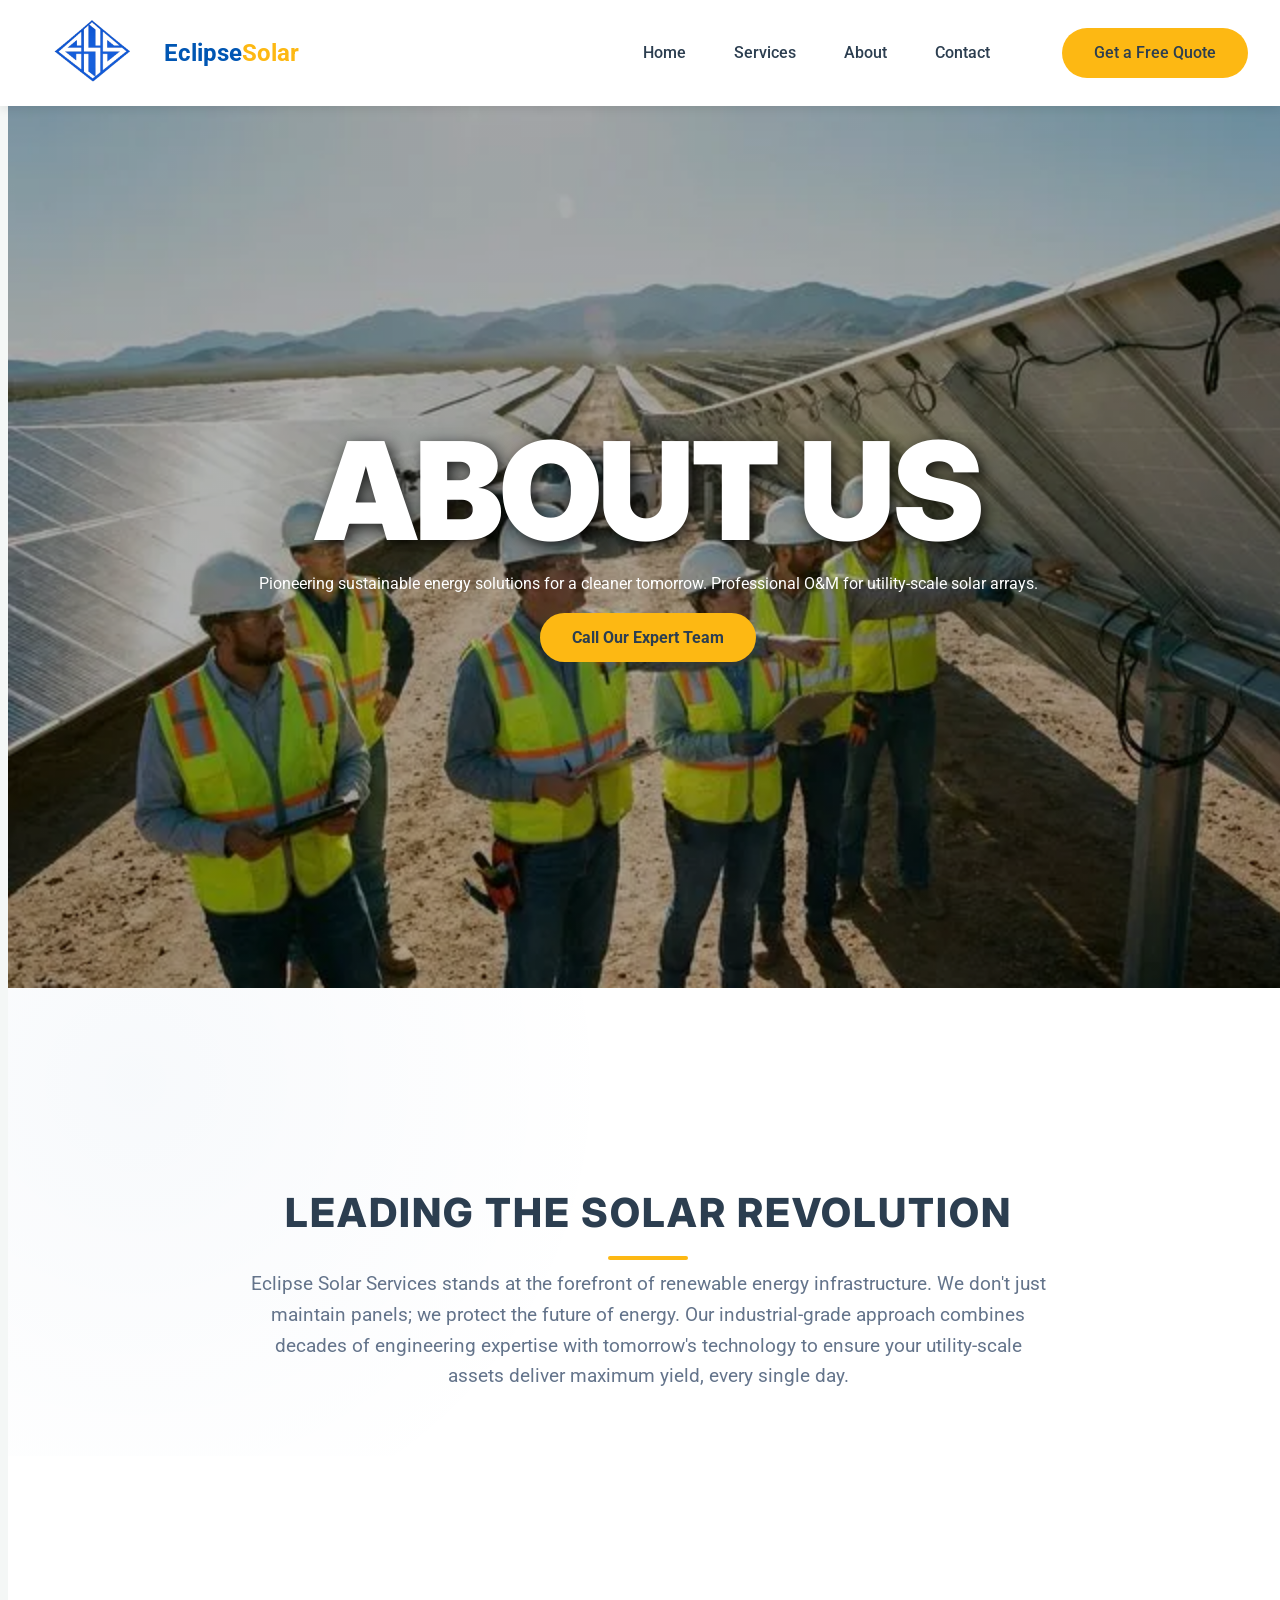
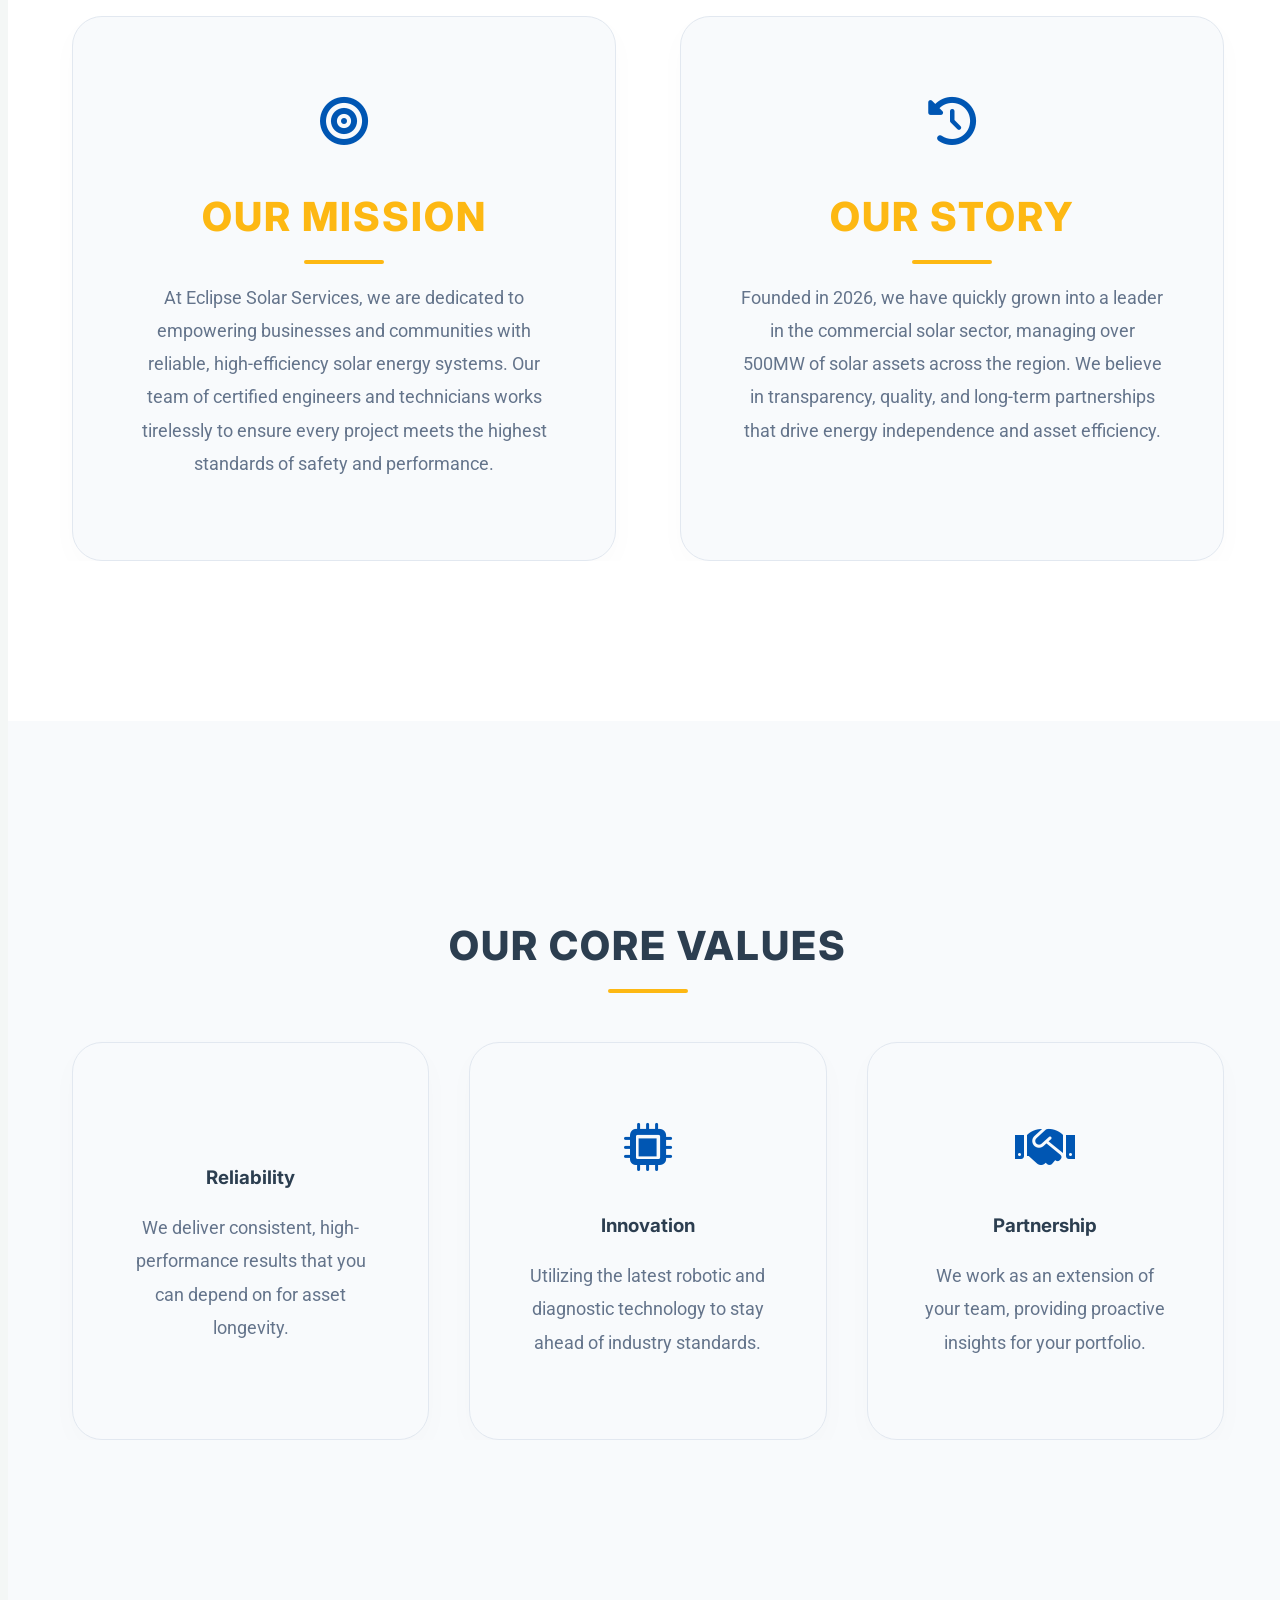
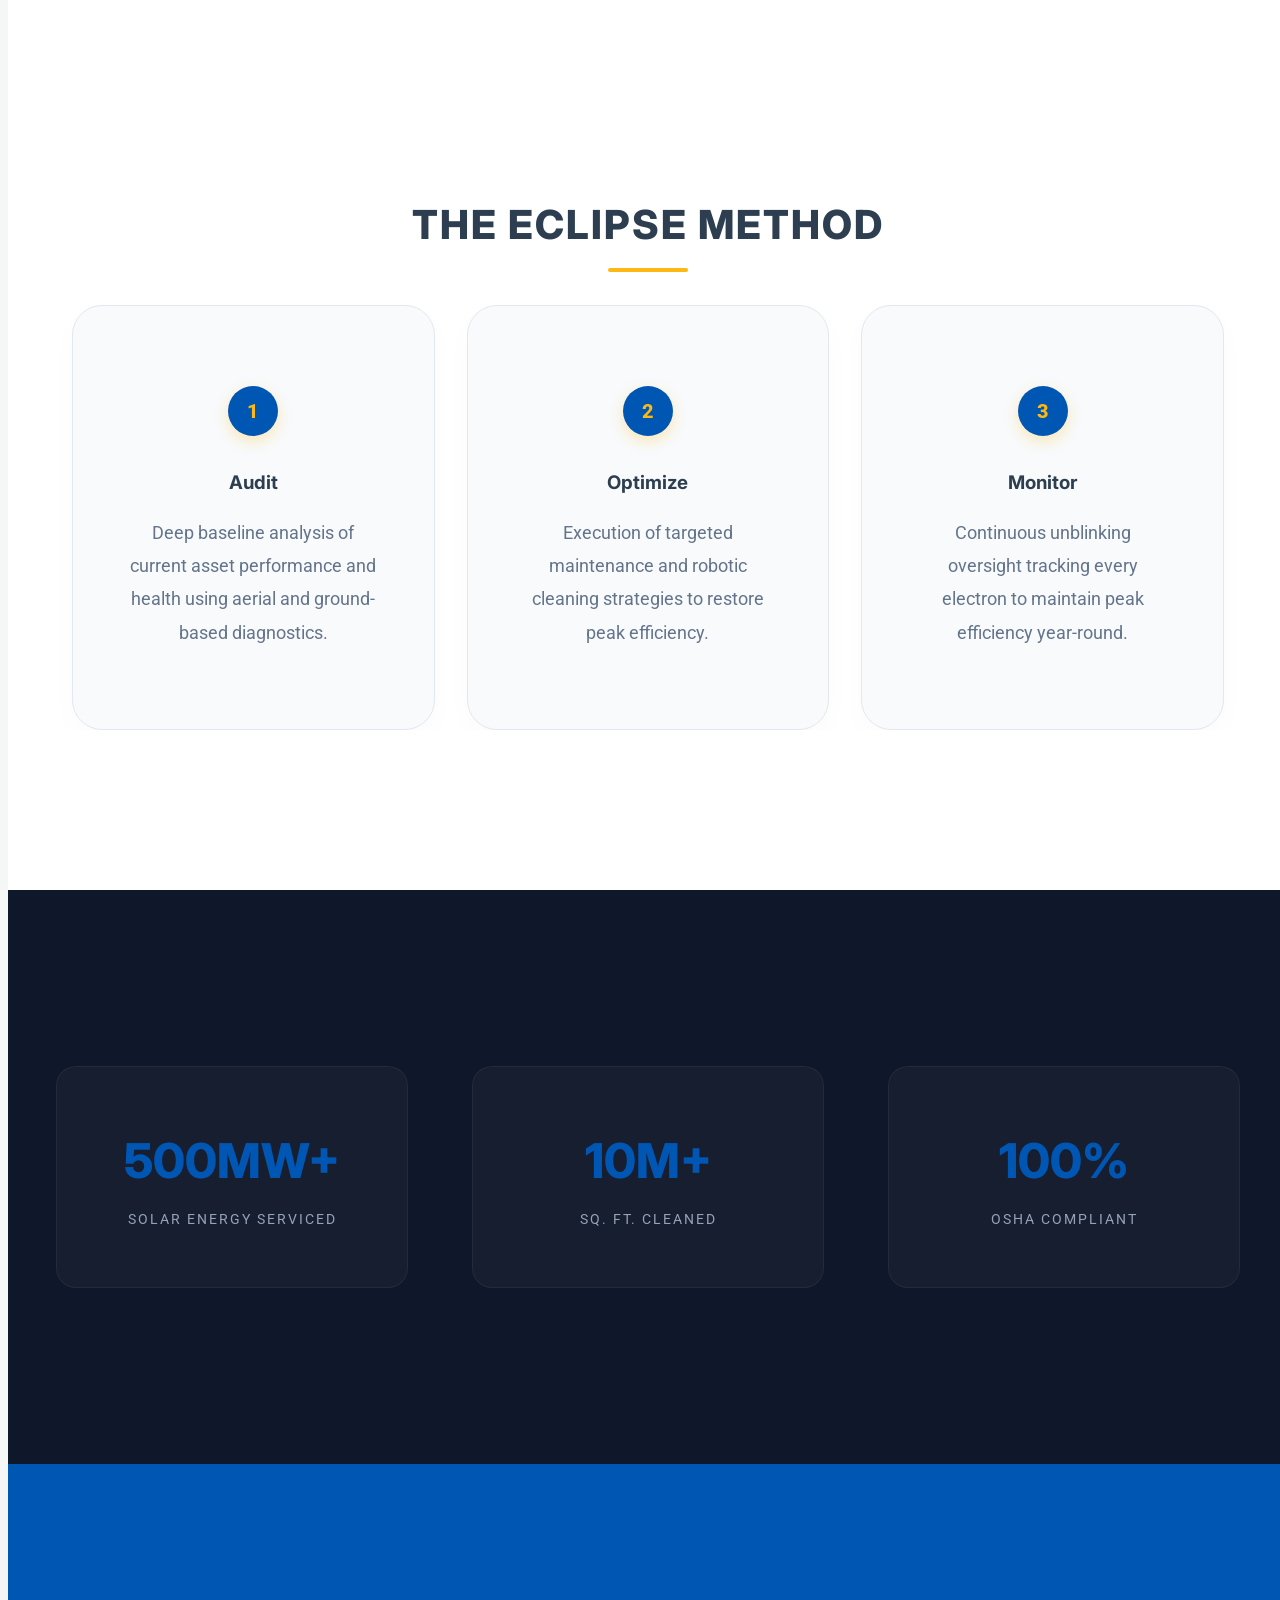
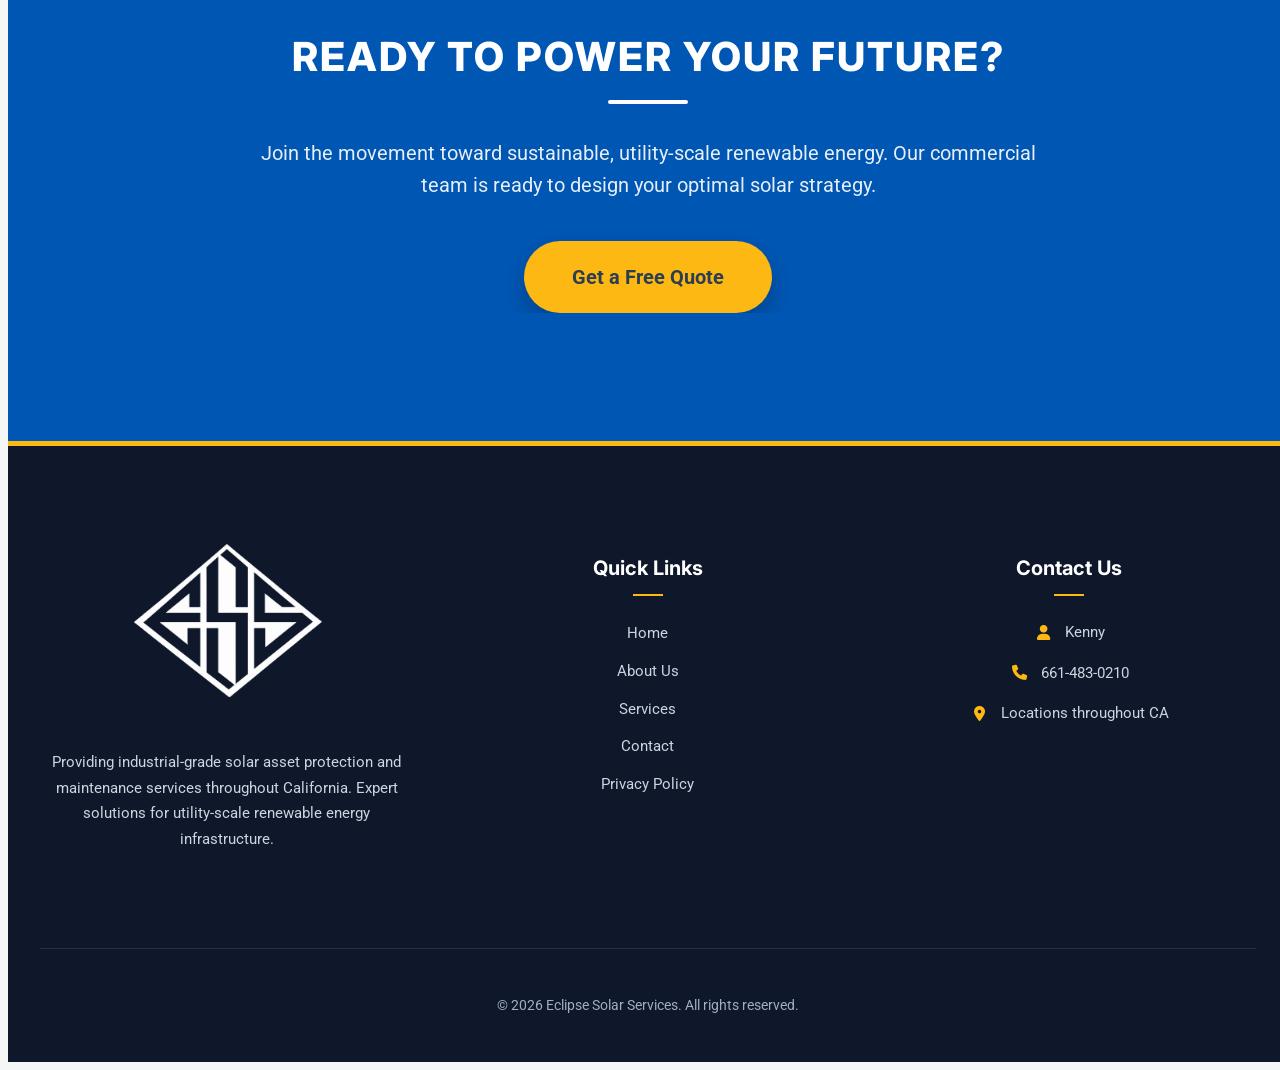
==== commit 71530416: "UI Optimization: Balanced desktop header layout and moved CTA into mobile navigation drawer for bett" ====
--- a/about.html
+++ b/about.html
@@ -33,8 +33,9 @@
                 <li><a href="services.html">Services</a></li>
                 <li><a href="about.html">About</a></li>
                 <li><a href="contact.html">Contact</a></li>
-                <li><a href="tel:661-483-0210" class="btn-cta">Get a Free Quote</a></li>
+                    <li><a href="tel:661-483-0210" class="btn-cta header-cta">Get a Free Quote</a></li>
             </ul>
+                
             <div class="menu-toggle" id="mobile-menu">
                 <i class="fas fa-bars"></i>
             </div>
@@ -44,7 +45,7 @@
     <!-- Hero Section -->
     <section class="hero hero-about">
         <div class="hero-content">
-            <h1>Eclipse Solar Services: About Us</h1>
+            <h1>About Us</h1>
             <p>Pioneering sustainable energy solutions for a cleaner tomorrow. Professional O&M for utility-scale solar
                 arrays.</p>
             <a href="tel:661-483-0210" class="btn-cta">Call Our Expert Team</a>
--- a/assets/css/style.css
+++ b/assets/css/style.css
@@ -13,17 +13,21 @@
     --font-body: 'Roboto', sans-serif;
 }
 
-* {
-    box-sizing: border-box;
-    margin: 0;
-    padding: 0;
-}
-
+html,
 body {
+    overflow-x: hidden;
+    width: 100%;
+    position: relative;
     font-family: var(--font-body);
     line-height: 1.6;
     color: var(--text-color);
     background-color: var(--light-bg);
+    -webkit-overflow-scrolling: touch;
+}
+
+* {
+    box-sizing: border-box;
+    max-width: 100%;
 }
 
 h1,
@@ -88,12 +92,14 @@
     display: flex;
     justify-content: space-between;
     align-items: center;
-    max-width: 1200px;
+    max-width: 1400px;
+    /* Increased max-width for better desktop feel */
     margin: 0 auto;
-    padding: 1rem 2rem;
+    padding: 0.75rem 2rem;
 }
 
 .logo {
+    flex: 1;
     text-decoration: none;
     display: flex;
     align-items: center;
@@ -107,9 +113,10 @@
 }
 
 .logo-text {
-    font-size: 1.5rem;
+    font-size: clamp(1.1rem, 4vw, 1.5rem);
     font-weight: 700;
     color: var(--primary-color);
+    white-space: nowrap;
 }
 
 .logo-text span {
@@ -131,7 +138,16 @@
 .nav-links {
     list-style: none;
     display: flex;
-    gap: 2rem;
+    gap: 3rem;
+    flex: 2;
+    justify-content: flex-end;
+    /* Push links and CTA to the right on desktop */
+    align-items: center;
+}
+
+.nav-links li:last-child {
+    margin-left: 1.5rem;
+    /* Space before the CTA button on desktop */
 }
 
 .nav-links li a {
@@ -145,6 +161,11 @@
     color: var(--primary-color);
 }
 
+/* On desktop, the CTA inside the list should still look like a button */
+.header-cta {
+    display: inline-block;
+}
+
 .menu-toggle {
     display: none;
     font-size: 1.5rem;
@@ -154,6 +175,15 @@
 
 /* Mobile Responsive Header */
 @media (max-width: 768px) {
+    nav {
+        padding: 0.75rem 1.25rem;
+    }
+
+    .logo-img {
+        height: 55px;
+        /* Scaled down for mobile navigation */
+    }
+
     .nav-links {
         display: none;
         flex-direction: column;
@@ -178,22 +208,34 @@
     }
 
     .logo-text {
-        font-size: 1.25rem;
+        font-size: 1.1rem;
+    }
+
+    .header-cta {
+        display: block !important;
+        /* Always show inside the menu on mobile */
+        margin-top: 1.5rem;
     }
 
     .btn-cta {
-        margin-top: 1rem;
+        margin-top: 1.5rem;
+        display: inline-block;
+        width: 100%;
     }
 }
 
 .btn-cta {
     background-color: var(--secondary-color);
     color: var(--accent-color);
-    padding: 0.75rem 1.5rem;
+    padding: 0.75rem 2rem;
     border-radius: 50px;
     text-decoration: none;
     font-weight: 700;
     transition: transform 0.3s, box-shadow 0.3s;
+    display: inline-block;
+    border: none;
+    cursor: pointer;
+    text-align: center;
 }
 
 .btn-cta:hover {
@@ -236,39 +278,45 @@
 }
 
 .hero-content h1 {
-    font-size: clamp(2.5rem, 5vw, 4rem);
+    font-size: clamp(4rem, 15vw, 8.5rem);
     color: var(--white);
-    margin-bottom: 1.5rem;
-    text-shadow: 2px 2px 4px rgba(0, 0, 0, 0.5);
-    line-height: 1.1;
-}
-
-.hero-content p {
-    font-size: clamp(1.1rem, 2vw, 1.4rem);
-    margin-bottom: 2.5rem;
-    max-width: 800px;
-    margin-left: auto;
-    margin-right: auto;
-    font-weight: 400;
-}
+    margin-bottom: 0.5rem;
+    text-shadow: 4px 4px 15px rgba(0, 0, 0, 0.8);
+    line-height: 0.95;
+    font-weight: 900;
+    text-transform: uppercase;
+    letter-spacing: -3px;
+}
+
+.hero-content h3 {
+    font-size: clamp(1.5rem, 4vw, 3rem);
+    color: var(--white);
+    margin-bottom: 3.5rem;
+    font-weight: 700;
+    letter-spacing: 2px;
+    text-transform: uppercase;
+    text-shadow: 2px 2px 8px rgba(0, 0, 0, 0.6);
+    opacity: 0.95;
+}
+
 
 /* Features Section */
 .features {
     padding: 5rem 2rem;
-    background-color: var(--white);
+    background: linear-gradient(180deg, #f8fafc 0%, #ffffff 100%);
     text-align: center;
 }
 
 .features-grid {
     display: grid;
-    grid-template-columns: repeat(auto-fit, minmax(300px, 1fr));
+    grid-template-columns: repeat(auto-fit, minmax(280px, 1fr));
     gap: 2rem;
     max-width: 1200px;
     margin: 3rem auto 0;
 }
 
 .feature-card {
-    padding: 3.5rem 2.5rem;
+    padding: 3.5rem 1.5rem;
     border-radius: 20px;
     background: var(--white);
     transition: all 0.4s cubic-bezier(0.165, 0.84, 0.44, 1);
@@ -278,6 +326,7 @@
     flex-direction: column;
     align-items: center;
     box-shadow: 0 4px 6px rgba(0, 0, 0, 0.02);
+    width: 100%;
 }
 
 .feature-card:hover {
@@ -305,7 +354,7 @@
 
 /* Footer */
 footer {
-    background-color: var(--accent-color);
+    background-color: #0f172a;
     color: var(--white);
     padding: 5rem 2rem 2rem;
 }
@@ -419,14 +468,33 @@
 
 /* Why Us Section */
 .why-us {
-    padding: 5rem 2rem;
-    background-color: var(--white);
+    padding: 2.5rem 2rem;
+    background: linear-gradient(180deg, #ffffff 0%, #f8fafc 100%);
     text-align: center;
 }
 
 .why-us-content {
     max-width: 800px;
     margin: 0 auto;
+}
+
+.why-us-image {
+    width: 100%;
+    max-width: 500px;
+    margin: 0 auto 2rem;
+    border-radius: 12px;
+    overflow: hidden;
+    box-shadow: 0 10px 30px rgba(0, 0, 0, 0.1);
+}
+
+.why-us-image img {
+    width: 100%;
+    display: block;
+    transition: transform 0.5s;
+}
+
+.why-us-image:hover img {
+    transform: scale(1.03);
 }
 
 .why-us p {
@@ -452,11 +520,15 @@
 
 .step-card {
     background: var(--white);
-    padding: 2rem;
-    border-radius: 8px;
+    padding: 2.5rem 1.5rem;
+    border-radius: 12px;
     box-shadow: 0 4px 6px rgba(0, 0, 0, 0.05);
-    max-width: 300px;
+    max-width: 100%;
+    width: 100%;
     flex: 1;
+    display: flex;
+    flex-direction: column;
+    align-items: center;
     position: relative;
 }
 
@@ -600,6 +672,9 @@
     max-width: 1200px;
     margin: 0 auto;
     width: 100%;
+    padding: 0 1.5rem;
+    position: relative;
+    overflow: hidden;
 }
 
 /* CTA Section */
@@ -698,7 +773,7 @@
 
 .service-benefits-grid {
     display: grid;
-    grid-template-columns: repeat(auto-fit, minmax(300px, 1fr));
+    grid-template-columns: repeat(auto-fit, minmax(280px, 1fr));
     gap: 2.5rem;
     margin-top: 4rem;
 }
@@ -785,7 +860,7 @@
 /* Report & Analytics Dashboard */
 .report-section {
     padding: 8rem 2rem;
-    background-color: var(--white);
+    background: linear-gradient(180deg, #f8fafc 0%, #ffffff 100%);
     text-align: center;
 }
 
@@ -1096,7 +1171,7 @@
 
 .compliance-grid {
     display: grid;
-    grid-template-columns: repeat(auto-fit, minmax(300px, 1fr));
+    grid-template-columns: repeat(auto-fit, minmax(280px, 1fr));
     gap: 3rem;
     max-width: 1100px;
     margin: 5rem auto 0;
@@ -1104,12 +1179,16 @@
 
 .compliance-item {
     background: rgba(255, 255, 255, 0.03);
-    padding: 3.5rem 2.5rem;
+    padding: 3rem 1.5rem;
     border-radius: 16px;
     border: 1px solid rgba(255, 255, 255, 0.05);
     backdrop-filter: blur(10px);
     transition: all 0.3s ease;
-    text-align: left;
+    text-align: center;
+    display: flex;
+    flex-direction: column;
+    align-items: center;
+    width: 100%;
 }
 
 .compliance-item:hover {
@@ -1309,7 +1388,7 @@
 
 .about-grid {
     display: grid;
-    grid-template-columns: repeat(auto-fit, minmax(450px, 1fr));
+    grid-template-columns: repeat(auto-fit, minmax(280px, 1fr));
     gap: 4rem;
     max-width: 1200px;
     margin: 0 auto;
@@ -1325,6 +1404,8 @@
     text-align: center;
     position: relative;
     overflow: hidden;
+    width: 100%;
+    max-width: 100%;
 }
 
 .about-card:hover {
@@ -1375,16 +1456,73 @@
 @media (max-width: 768px) {
     .hero {
         height: 85vh !important;
-        min-height: 480px;
-        margin-top: 60px;
-    }
-
-    .hero-content h1 {
-        font-size: 2.25rem !important;
-    }
-
-    .hero-content p {
-        font-size: 1rem !important;
+        min-height: 400px;
+        margin-top: 70px;
+        padding-top: 15vh;
+    }
+
+    .about-grid {
+        grid-template-columns: 1fr;
+        padding: 0 1rem;
+    }
+
+    .about-card {
+        padding: 3rem 1.5rem;
+    }
+
+    .features {
+        padding: 4rem 1rem;
+    }
+
+    .features-grid {
+        grid-template-columns: 1fr;
+    }
+
+    .feature-card {
+        padding: 2.5rem 1.5rem;
+    }
+
+    .process-steps {
+        gap: 2rem;
+        padding: 0 1rem;
+    }
+
+    .step-card {
+        flex: none;
+        width: 100%;
+        max-width: 100%;
+        padding: 2.5rem 1.5rem;
+    }
+
+    .stat-item {
+        width: 100%;
+        min-width: 100%;
+        padding: 2.5rem 1.5rem;
+    }
+
+    .compliance-grid {
+        grid-template-columns: 1fr;
+        padding: 0 1rem;
+        gap: 2rem;
+    }
+
+    .compliance-item {
+        padding: 2.5rem 1.5rem;
+    }
+
+    .service-benefits-grid,
+    .testimonials-grid {
+        grid-template-columns: 1fr;
+        padding: 0 1rem;
+    }
+
+    h2 {
+        font-size: 1.8rem;
+        padding: 0 1rem;
+    }
+
+    h2::after {
+        width: 60px;
     }
 }
 
@@ -1444,8 +1582,71 @@
     padding: 2rem 2.5rem 3rem;
 }
 
-.popup-overlay.active .promo-popup {
-    transform: scale(1) translateY(0);
+@media (max-width: 768px) {
+    .container {
+        padding: 0 1.25rem;
+        width: 100%;
+        max-width: 100%;
+    }
+
+    .hero {
+        height: 90vh !important;
+        min-height: 480px;
+        padding: 120px 1.25rem 2rem;
+        display: flex;
+        flex-direction: column;
+        justify-content: center;
+        margin-top: 0;
+    }
+
+    .hero-content {
+        width: 100%;
+        max-width: 100%;
+        padding: 0;
+    }
+
+    .btn-cta {
+        width: 100% !important;
+        max-width: 320px;
+        padding: 1rem !important;
+        font-size: 1rem !important;
+        margin: 0 auto;
+    }
+
+    .stat-item {
+        width: 100% !important;
+        margin: 1rem 0;
+        padding: 2.5rem 1.5rem;
+    }
+
+    .about-card {
+        padding: 2.5rem 1.5rem !important;
+        width: 100% !important;
+    }
+
+    .features-grid,
+    .about-grid,
+    .compliance-grid,
+    .service-benefits-grid,
+    .testimonials-grid,
+    .process-steps {
+        grid-template-columns: 1fr !important;
+        display: flex;
+        flex-direction: column;
+        align-items: center;
+        gap: 2rem;
+        padding: 0;
+    }
+
+    .feature-card,
+    .step-card,
+    .compliance-item,
+    .benefit-card,
+    .testimonial-card {
+        width: 100% !important;
+        max-width: 100% !important;
+        margin-bottom: 0;
+    }
 }
 
 .popup-close {
